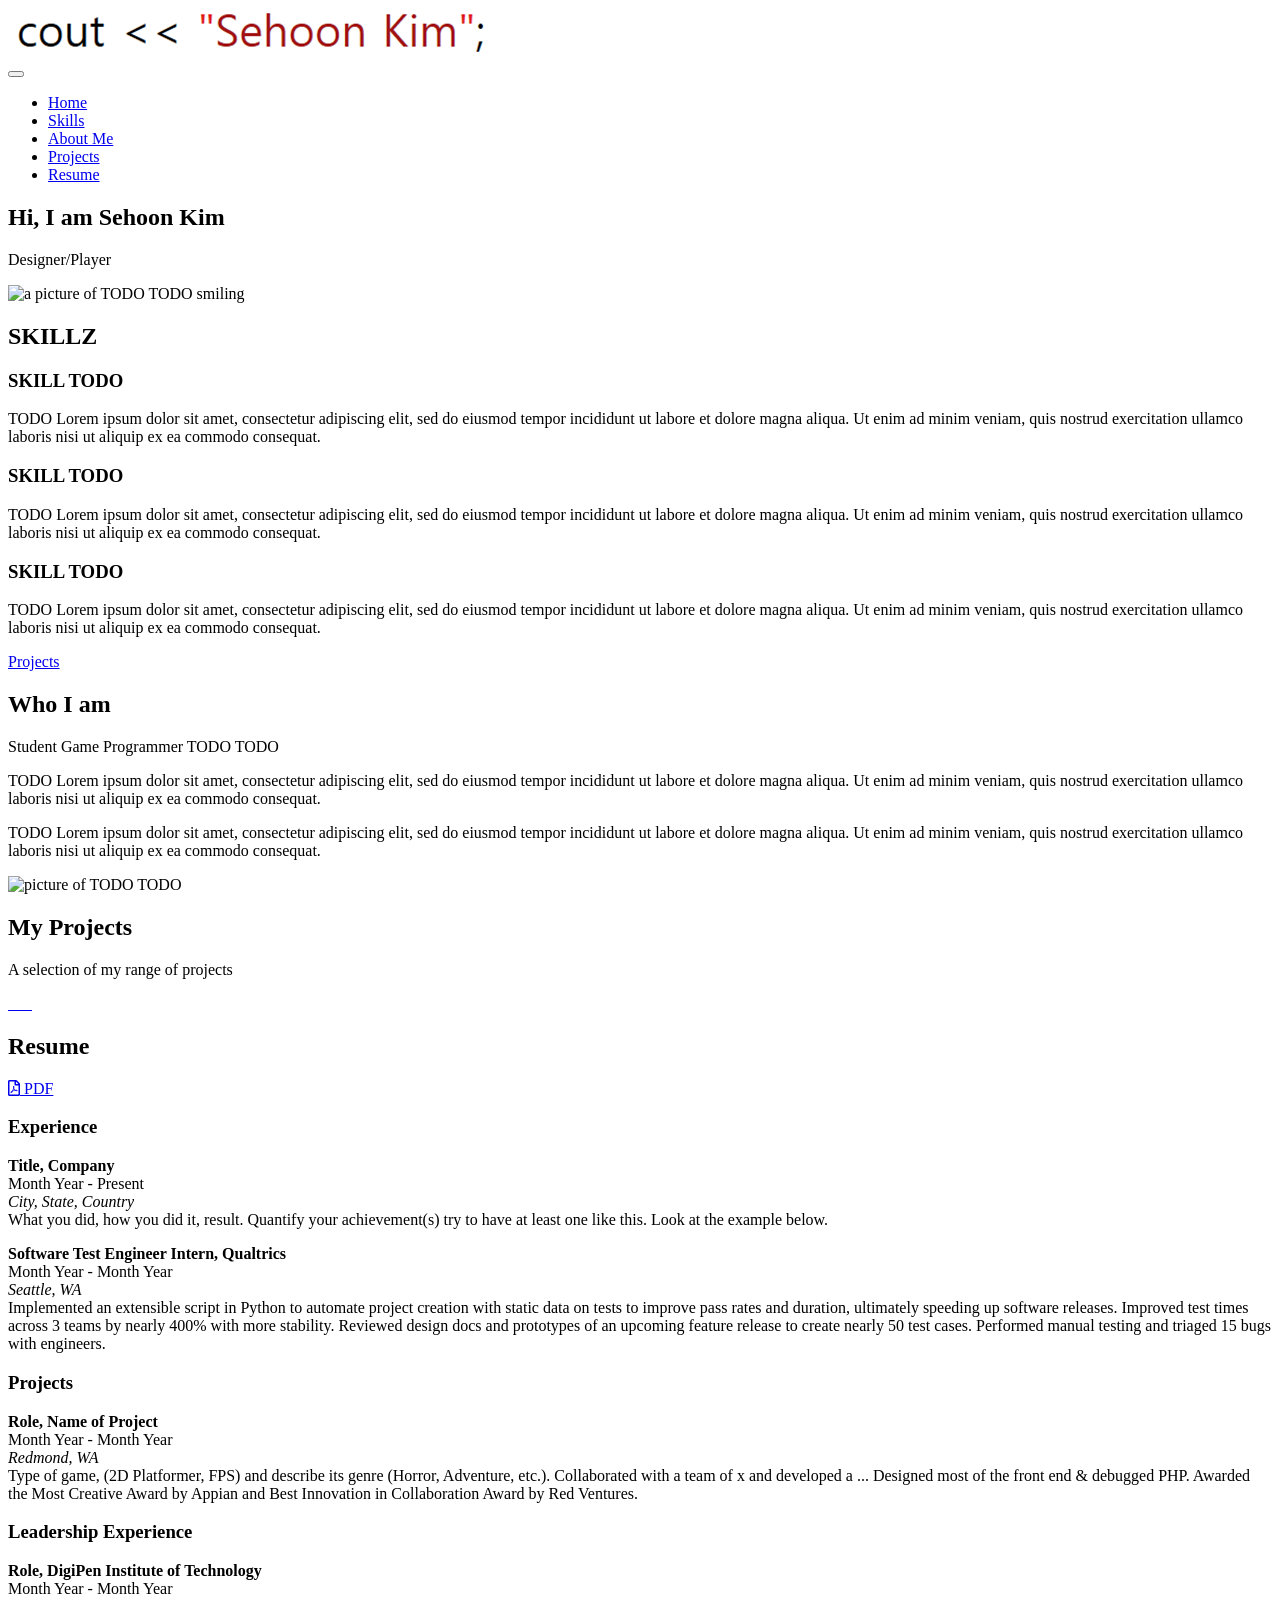
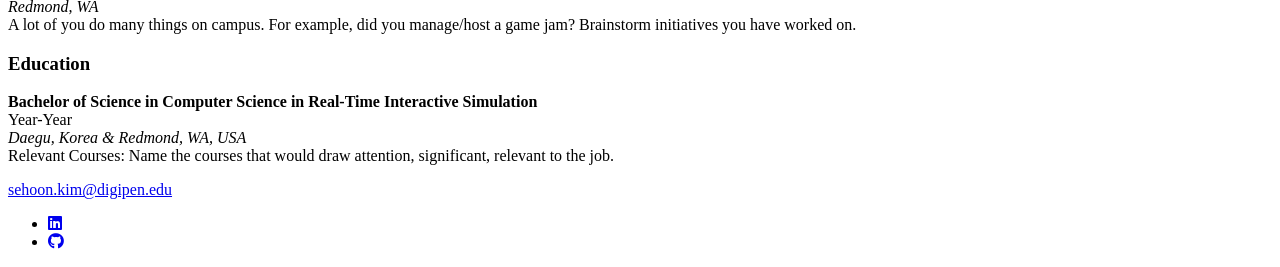
==== index.html @ 3fe77052 "Changing_First_Time" ====
<!-- https://youtu.be/_xkSvufmjEs?si=mh-MXT2ZdUasYAYn&t=3416 -->
<!-- adobe.ly/2GAgF93 -->
<!-- https://scrimba.com/build-and-deploy-your-portfolio-c012 -->
<!DOCTYPE html>
<html lang="en">

<head>
    <meta charset="UTF-8">
    <link rel="icon" type="image/svg+xml" href="../img/face.jpg">

    <!-- Help auto scale for desktop & mobile -->
    <meta name="viewport" content="width=device-width, initial-scale=1.0" />
    <title>Sehoon Kim Portfolio Website</title>

    <!-- Normalize the difference across browsers  https://necolas.github.io/normalize.css/ -->
    <link rel="stylesheet" href="external/normalize.css" />

    <link rel="stylesheet" href="https://cdnjs.cloudflare.com/ajax/libs/font-awesome/5.11.2/css/all.css"
        integrity="sha256-46qynGAkLSFpVbEBog43gvNhfrOj+BmwXdxFgVK/Kvc=" crossorigin="anonymous" />

    <!-- https://fonts.google.com/selection/embed -->
    <link rel="preconnect" href="https://fonts.googleapis.com" />
    <link rel="preconnect" href="https://fonts.gstatic.com" crossorigin />
    <link
        href="https://fonts.googleapis.com/css2?family=Source+Code+Pro:ital,wght@0,200..900;1,200..900&family=Source+Sans+3:ital,wght@0,200..900;1,200..900&display=swap"
        rel="stylesheet" />

    <link rel="stylesheet" href="css/style.css" />
</head>

<body>
    <header>
        <div class="logo">
            <!-- alt text can be blank since the logo is purely decorative and putting something like logo isn't actually helpful -->
            <img src="img/cout.jpg" alt="">
        </div>
        <button class="nav-toggle" aria-label="toggle navigation">
            <span class="hamburger"></span>
        </button>
        <nav class="nav">
            <ul class="nav__list">
                <li class="nav__item"> <a href="#home" class="nav__link">Home</a> </li>
                <li class="nav__item"> <a href="#skills" class="nav__link">Skills</a> </li>
                <li class="nav__item"> <a href="#about" class="nav__link">About Me</a> </li>
                <li class="nav__item"> <a href="#projects" class="nav__link">Projects</a> </li>
                <li class="nav__item"> <a href="#resume" class="nav__link">Resume</a> </li>
            </ul>
        </nav>
    </header>

    <!-- Introduction -->

    <section class="intro" id="#home">
        <!-- TODO put in a mouse based interactive shader visualization page-->
        <!-- <div class="intro-bg">
            <iframe src="webgl/for_fun.html"></iframe>
        </div> -->
        <h1 class="section__title section__title--intro">
            Hi, I am <strong>Sehoon Kim</strong>
        </h1>
        <p class="section__subtitle section__subtitle--intro">Designer/Player</p>
        <img src="img/face.jpg" alt="a picture of TODO TODO smiling" class="intro__img" />
    </section>

    <!-- My Services -->
    <section class="my-services" id="skills">
        <h2 class="section__title section__title--services">SKILLZ</h2>
        <div class="services">
            <div class="service">
                <h3>SKILL TODO</h3>
                <p> TODO
                    Lorem ipsum dolor sit amet, consectetur adipiscing elit, sed do eiusmod tempor incididunt ut labore
                    et dolore magna aliqua. Ut enim ad minim veniam, quis nostrud exercitation ullamco laboris nisi ut
                    aliquip ex ea commodo consequat.
                </p>
            </div>

            <div class="service">
                <h3>SKILL TODO</h3>
                <p> TODO
                    Lorem ipsum dolor sit amet, consectetur adipiscing elit, sed do eiusmod tempor incididunt ut labore
                    et dolore magna aliqua. Ut enim ad minim veniam, quis nostrud exercitation ullamco laboris nisi ut
                    aliquip ex ea commodo consequat.
                </p>
            </div>

            <div class="service">
                <h3>SKILL TODO</h3>
                <p> TODO
                    Lorem ipsum dolor sit amet, consectetur adipiscing elit, sed do eiusmod tempor incididunt ut labore
                    et dolore magna aliqua. Ut enim ad minim veniam, quis nostrud exercitation ullamco laboris nisi ut
                    aliquip ex ea commodo consequat.
                </p>
            </div>
        </div>

        <a href="#projects" class="btn">Projects</a>
    </section>

    <!-- About Me -->
    <section class="about-me" id="about">
        <h2 class="section__title section__title--about">Who I am</h2>
        <p class="section__subtitle section__subtitle--about">
            Student Game Programmer TODO TODO
        </p>

        <div class="about-me__body">
            <p>
                TODO Lorem ipsum dolor sit amet, consectetur adipiscing elit, sed do eiusmod tempor incididunt ut labore
                et dolore magna aliqua. Ut enim ad minim veniam, quis nostrud exercitation ullamco laboris nisi ut
                aliquip ex ea commodo consequat.
            </p>
            <p>
                TODO Lorem ipsum dolor sit amet, consectetur adipiscing elit, sed do eiusmod tempor incididunt ut labore
                et dolore magna aliqua. Ut enim ad minim veniam, quis nostrud exercitation ullamco laboris nisi ut
                aliquip ex ea commodo consequat.
            </p>
        </div>
        <img src="img/tall.jpg" alt="picture of TODO TODO" class="about-me__img" />
    </section>

    <!-- My Portfolio -->
    <section class="my-projects" id="projects">
        <h2 class="section__title section__title--projects">My Projects</h2>
        <p class="section__subtitle section__subtitle--projects">
            A selection of my range of projects
        </p>
        <div class="portfolio">
            <a href="portfolio/01_hello.html" class="portfolio__item">
                <img src="img/portfolio_thumbnails/01_hello.jpg" alt="" class="portfolio__img" />
            </a>
            <a href="portfolio/02_meshes.html" class="portfolio__item">
                <img src="img/portfolio_thumbnails/02_meshes.jpg" alt="" class="portfolio__img" />
            </a>
            <a href="portfolio/03_fog.html" class="portfolio__item">
                <img src="img/portfolio_thumbnails/03_fog.jpg" alt="" class="portfolio__img" />
            </a>
            <a href="portfolio/04_toon.html" class="portfolio__item">
                <img src="img/portfolio_thumbnails/04_toon.jpg" alt="" class="portfolio__img" />
            </a>
            <a href="portfolio/05_shadow.html" class="portfolio__item">
                <img src="img/portfolio_thumbnails/05_shadow.jpg" alt="" class="portfolio__img" />
            </a>
            <a href="portfolio/06_value.html" class="portfolio__item">
                <img src="img/portfolio_thumbnails/06_value.jpg" alt="" class="portfolio__img" />
            </a>
            <a href="portfolio/07_gradient.html" class="portfolio__item">
                <img src="img/portfolio_thumbnails/07_gradient.jpg" alt="" class="portfolio__img" />
            </a>

        </div>
    </section>

    <!-- Resume Section -->
    <section class="my-resume" id="resume">
        <h2 class="section__title section__title--resume">Resume</h2>
        <a target="_blank" href="docs/Resume.pdf"><i class="far fa-file-pdf"></i> PDF</a>

        <div class="resume-section">
            <h3>Experience</h3>
            <div class="resume-item">
                <p>
                    <b>Title, Company</b></br>
                    Month Year - Present</br>
                    <em>City, State, Country</em></br>
                    What you did, how you did it, result. Quantify your achievement(s) try to have at least one like
                    this. Look at the example below.
                </p>
            </div>
            <div class="resume-item">
                <p>
                    <b>Software Test Engineer Intern, Qualtrics</b></br>
                    Month Year - Month Year </br>
                    <em>Seattle, WA</em></br>
                    Implemented an extensible script in Python to automate project creation with static data on tests to
                    improve pass rates and duration, ultimately speeding up software releases. Improved test times
                    across 3 teams by nearly 400% with more stability. Reviewed design docs and prototypes of an
                    upcoming feature release to create nearly 50 test cases. Performed manual testing and triaged 15
                    bugs with engineers.
                </p>
            </div>
            <h3>Projects</h3>
            <div class="resume-item">
                <p>
                    <b>Role, Name of Project</b></br>
                    Month Year - Month Year</br>
                    <em>Redmond, WA</em></br>
                    Type of game, (2D Platformer, FPS) and describe its genre (Horror, Adventure, etc.).
                    Collaborated with a team of x and developed a ...
                    Designed most of the front end & debugged PHP.
                    Awarded the Most Creative Award by Appian and Best Innovation in Collaboration Award by Red
                    Ventures.
                </p>
            </div>

            <h3>Leadership Experience</h3>
            <div class="resume-item">
                <p>
                    <b>Role, DigiPen Institute of Technology</b></br>
                    Month Year - Month Year</br>
                    <em>Redmond, WA</em></br>
                    A lot of you do many things on campus.
                    For example, did you manage/host a game jam?
                    Brainstorm initiatives you have worked on.
                </p>
            </div>

            <h3>Education</h3>
            <div class="resume-item">
                <p>
                    <b>Bachelor of Science in Computer Science in Real-Time Interactive Simulation</b></br>
                    Year-Year</br>
                    <em>Daegu, Korea & Redmond, WA, USA</em></br>
                    Relevant Courses: Name the courses that would draw attention, significant, relevant to the job.
                </p>
            </div>
        </div>
    </section>
    <!-- /Resume Section -->

    <!-- Footer -->
    <footer class="footer">
        <a href="mailto:sehoon.kim@digipen.edu" class="footer__link">sehoon.kim@digipen.edu</a>
        <ul class="social-list">
            <li class="social-list__item">
                <a class="social-list__link" href="https://www.linkedin.com/in/sehoon-kim-7ba184408/">
                    <i class="fab fa-linkedin"></i>
                </a>
            </li>
            <li class="social-list__item">
                <a class="social-list__link" href="https://github.com/boyandy2905">
                    <i class="fab fa-github"></i>
                </a>
            </li>
            <!-- Want to list more? search : https://fontawesome.com/v5/search?ic=brands -->
        </ul>
    </footer>

    <script src="js/index.js"></script>
</body>

</html>
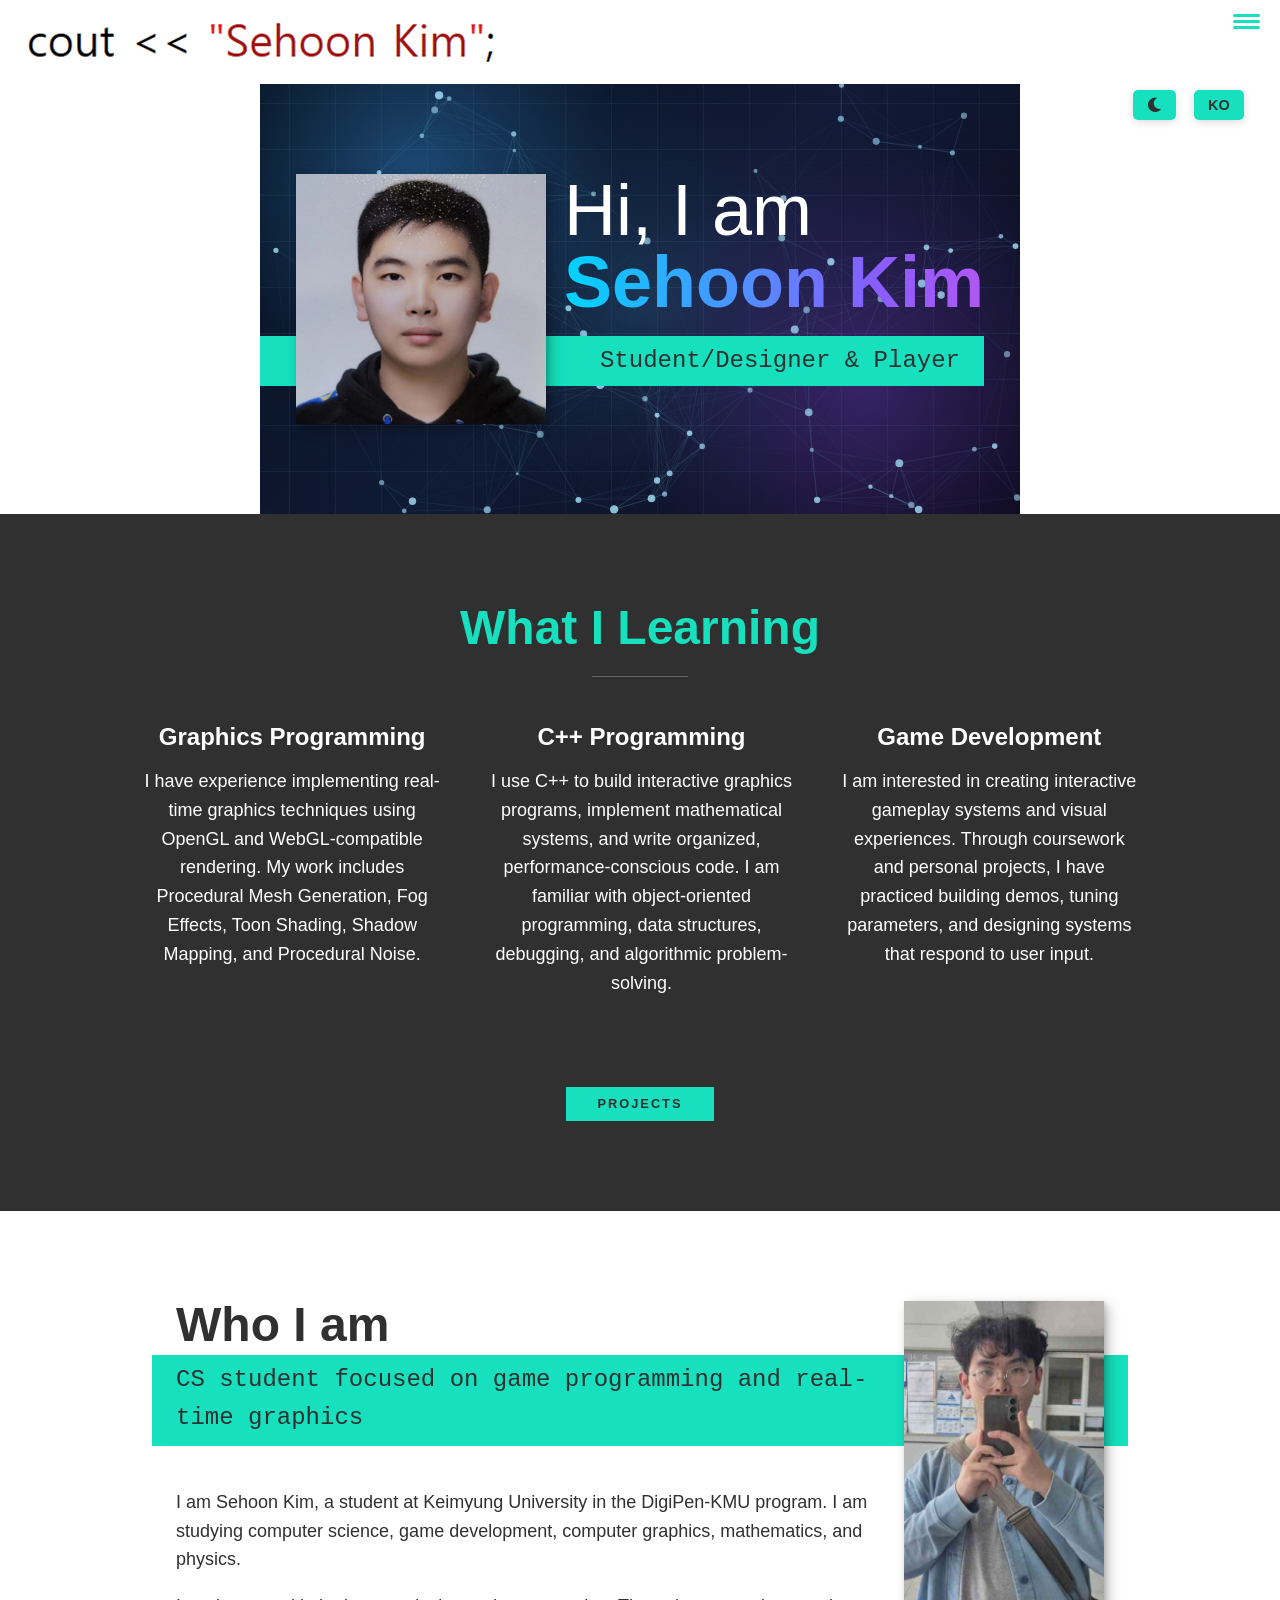
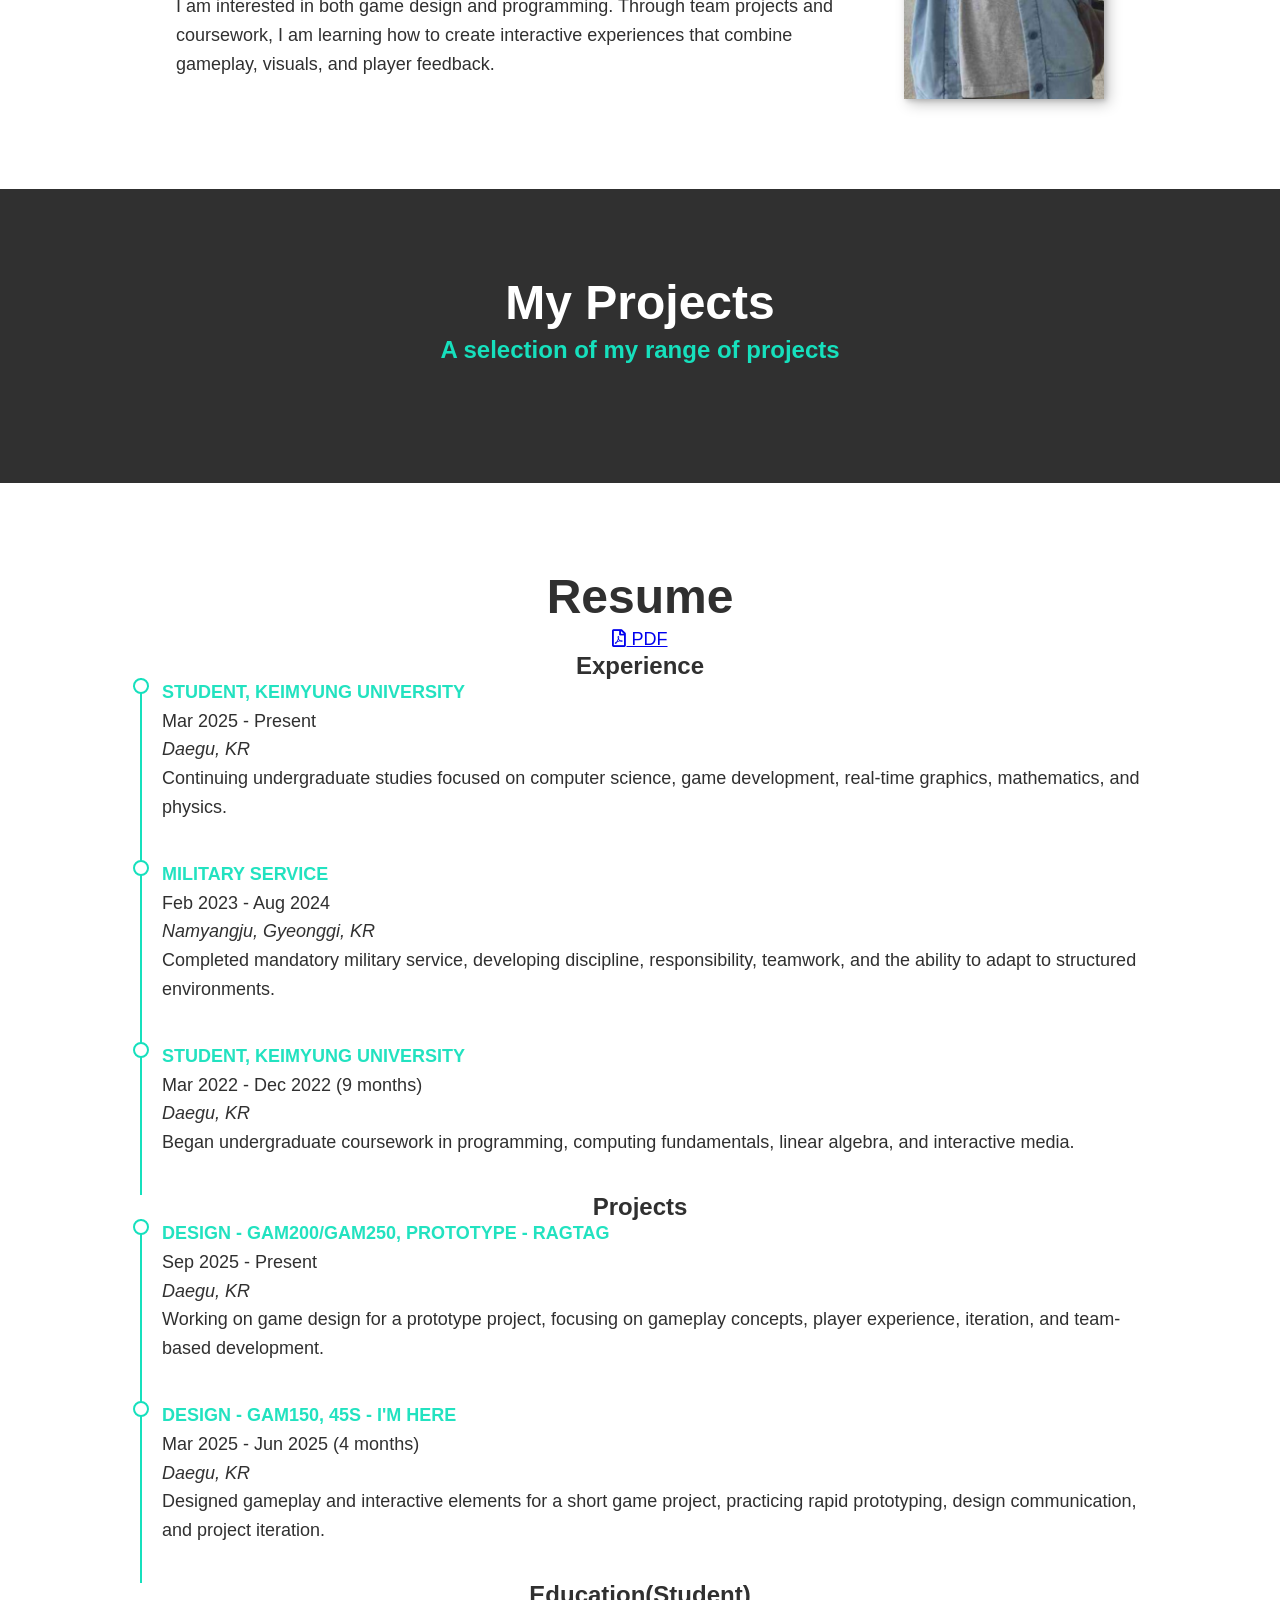
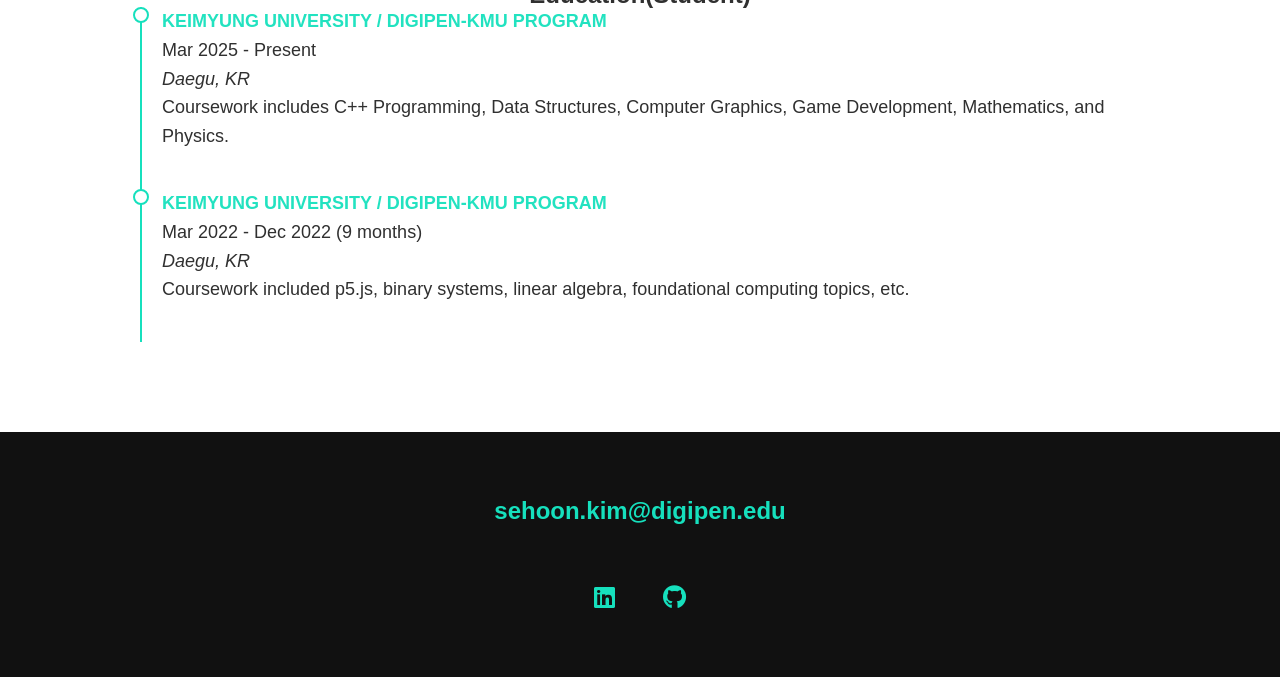
==== commit a76cc61f: "Protfolio Fix" ====
--- a/index.html
+++ b/index.html
@@ -48,48 +48,63 @@
         </nav>
     </header>
 
+    <!-- Theme and Language Toggle Buttons -->
+    <div class="controls">
+        <button class="theme-toggle" aria-label="toggle theme" title="Toggle Dark/Bright">
+            <i class="fas fa-moon"></i>
+        </button>
+        <button class="language-toggle" aria-label="toggle language" title="Toggle English/Korean">
+            <span>EN</span>
+        </button>
+    </div>
+
     <!-- Introduction -->
 
     <section class="intro" id="#home">
-        <!-- TODO put in a mouse based interactive shader visualization page-->
-        <!-- <div class="intro-bg">
+        <div class="intro-bg">
             <iframe src="webgl/for_fun.html"></iframe>
-        </div> -->
+        </div>
         <h1 class="section__title section__title--intro">
             Hi, I am <strong>Sehoon Kim</strong>
         </h1>
-        <p class="section__subtitle section__subtitle--intro">Designer/Player</p>
-        <img src="img/face.jpg" alt="a picture of TODO TODO smiling" class="intro__img" />
+        <p class="section__subtitle section__subtitle--intro">Student/Designer & Player</p>
+        <img src="img/face.jpg" alt="a picture of Sehoon Kim smiling" class="intro__img" />
     </section>
 
     <!-- My Services -->
     <section class="my-services" id="skills">
-        <h2 class="section__title section__title--services">SKILLZ</h2>
+        <h2 class="section__title section__title--services">What I Learning</h2>
         <div class="services">
             <div class="service">
-                <h3>SKILL TODO</h3>
-                <p> TODO
-                    Lorem ipsum dolor sit amet, consectetur adipiscing elit, sed do eiusmod tempor incididunt ut labore
-                    et dolore magna aliqua. Ut enim ad minim veniam, quis nostrud exercitation ullamco laboris nisi ut
-                    aliquip ex ea commodo consequat.
+                <h3>Graphics Programming</h3>
+                <p>
+                    I have experience implementing real-time
+                    graphics techniques using OpenGL and
+                    WebGL-compatible rendering. My work includes
+                    Procedural Mesh Generation, Fog Effects, Toon
+                    Shading, Shadow Mapping, and Procedural Noise.
                 </p>
             </div>
 
             <div class="service">
-                <h3>SKILL TODO</h3>
-                <p> TODO
-                    Lorem ipsum dolor sit amet, consectetur adipiscing elit, sed do eiusmod tempor incididunt ut labore
-                    et dolore magna aliqua. Ut enim ad minim veniam, quis nostrud exercitation ullamco laboris nisi ut
-                    aliquip ex ea commodo consequat.
+                <h3>C++ Programming</h3>
+                <p>
+                    I use C++ to build interactive graphics programs,
+                    implement mathematical systems, and write organized,
+                    performance-conscious code. I am familiar with
+                    object-oriented programming, data structures, debugging,
+                    and algorithmic problem-solving.
                 </p>
             </div>
 
             <div class="service">
-                <h3>SKILL TODO</h3>
-                <p> TODO
-                    Lorem ipsum dolor sit amet, consectetur adipiscing elit, sed do eiusmod tempor incididunt ut labore
-                    et dolore magna aliqua. Ut enim ad minim veniam, quis nostrud exercitation ullamco laboris nisi ut
-                    aliquip ex ea commodo consequat.
+                <h3>Game Development</h3>
+                <p>
+                    I am interested in creating interactive gameplay
+                    systems and visual experiences. Through coursework
+                    and personal projects, I have practiced building
+                    demos, tuning parameters, and designing systems
+                    that respond to user input.
                 </p>
             </div>
         </div>
@@ -101,22 +116,24 @@
     <section class="about-me" id="about">
         <h2 class="section__title section__title--about">Who I am</h2>
         <p class="section__subtitle section__subtitle--about">
-            Student Game Programmer TODO TODO
+            CS student focused on game programming and real-time graphics
         </p>
 
         <div class="about-me__body">
             <p>
-                TODO Lorem ipsum dolor sit amet, consectetur adipiscing elit, sed do eiusmod tempor incididunt ut labore
-                et dolore magna aliqua. Ut enim ad minim veniam, quis nostrud exercitation ullamco laboris nisi ut
-                aliquip ex ea commodo consequat.
+                I am Sehoon Kim, a student at Keimyung University
+                in the DigiPen-KMU program. I am studying computer
+                science, game development, computer graphics,
+                mathematics, and physics.
             </p>
             <p>
-                TODO Lorem ipsum dolor sit amet, consectetur adipiscing elit, sed do eiusmod tempor incididunt ut labore
-                et dolore magna aliqua. Ut enim ad minim veniam, quis nostrud exercitation ullamco laboris nisi ut
-                aliquip ex ea commodo consequat.
+                I am interested in both game design and programming.
+                Through team projects and coursework, I am learning
+                how to create interactive experiences that combine
+                gameplay, visuals, and player feedback.
             </p>
         </div>
-        <img src="img/tall.jpg" alt="picture of TODO TODO" class="about-me__img" />
+        <img src="img/tall.jpg" alt="picture of Sehoon Kim" class="about-me__img" />
     </section>
 
     <!-- My Portfolio -->
@@ -154,64 +171,84 @@
     <!-- Resume Section -->
     <section class="my-resume" id="resume">
         <h2 class="section__title section__title--resume">Resume</h2>
-        <a target="_blank" href="docs/Resume.pdf"><i class="far fa-file-pdf"></i> PDF</a>
+        <a target="_blank" href="docs/Resume Sehoon Kim.pdf"><i class="far fa-file-pdf"></i> PDF</a>
 
         <div class="resume-section">
             <h3>Experience</h3>
             <div class="resume-item">
                 <p>
-                    <b>Title, Company</b></br>
-                    Month Year - Present</br>
-                    <em>City, State, Country</em></br>
-                    What you did, how you did it, result. Quantify your achievement(s) try to have at least one like
-                    this. Look at the example below.
-                </p>
-            </div>
-            <div class="resume-item">
-                <p>
-                    <b>Software Test Engineer Intern, Qualtrics</b></br>
-                    Month Year - Month Year </br>
-                    <em>Seattle, WA</em></br>
-                    Implemented an extensible script in Python to automate project creation with static data on tests to
-                    improve pass rates and duration, ultimately speeding up software releases. Improved test times
-                    across 3 teams by nearly 400% with more stability. Reviewed design docs and prototypes of an
-                    upcoming feature release to create nearly 50 test cases. Performed manual testing and triaged 15
-                    bugs with engineers.
-                </p>
-            </div>
+                    <b>Student, Keimyung University</b></br>
+                    Mar 2025 - Present</br>
+                    <em>Daegu, KR</em></br>
+                    Continuing undergraduate studies focused on
+                    computer science, game development, real-time
+                    graphics, mathematics, and physics.
+                </p>
+            </div>
+
+            <div class="resume-item">
+                <p>
+                    <b>Military Service</b></br>
+                    Feb 2023 - Aug 2024</br>
+                    <em>Namyangju, Gyeonggi, KR</em></br>
+                    Completed mandatory military service, developing
+                    discipline, responsibility, teamwork, and
+                    the ability to adapt to structured environments.
+                </p>
+            </div>
+
+            <div class="resume-item">
+                <p>
+                    <b>Student, Keimyung University</b></br>
+                    Mar 2022 - Dec 2022 (9 months)</br>
+                    <em>Daegu, KR</em></br>
+                    Began undergraduate coursework in programming,
+                    computing fundamentals, linear algebra, and
+                    interactive media.
+                </p>
+            </div>
+
             <h3>Projects</h3>
             <div class="resume-item">
                 <p>
-                    <b>Role, Name of Project</b></br>
-                    Month Year - Month Year</br>
-                    <em>Redmond, WA</em></br>
-                    Type of game, (2D Platformer, FPS) and describe its genre (Horror, Adventure, etc.).
-                    Collaborated with a team of x and developed a ...
-                    Designed most of the front end & debugged PHP.
-                    Awarded the Most Creative Award by Appian and Best Innovation in Collaboration Award by Red
-                    Ventures.
-                </p>
-            </div>
-
-            <h3>Leadership Experience</h3>
-            <div class="resume-item">
-                <p>
-                    <b>Role, DigiPen Institute of Technology</b></br>
-                    Month Year - Month Year</br>
-                    <em>Redmond, WA</em></br>
-                    A lot of you do many things on campus.
-                    For example, did you manage/host a game jam?
-                    Brainstorm initiatives you have worked on.
-                </p>
-            </div>
-
-            <h3>Education</h3>
-            <div class="resume-item">
-                <p>
-                    <b>Bachelor of Science in Computer Science in Real-Time Interactive Simulation</b></br>
-                    Year-Year</br>
-                    <em>Daegu, Korea & Redmond, WA, USA</em></br>
-                    Relevant Courses: Name the courses that would draw attention, significant, relevant to the job.
+                    <b>Design - GAM200/GAM250, Prototype - RAGTAG</b></br>
+                    Sep 2025 - Present</br>
+                    <em>Daegu, KR</em></br>
+                    Working on game design for a prototype project,
+                    focusing on gameplay concepts, player experience,
+                    iteration, and team-based development.
+                </p>
+            </div>
+
+            <div class="resume-item">
+                <p>
+                    <b>Design - GAM150, 45s - I'm Here</b></br>
+                    Mar 2025 - Jun 2025 (4 months)</br>
+                    <em>Daegu, KR</em></br>
+                    Designed gameplay and interactive elements for
+                    a short game project, practicing rapid prototyping,
+                    design communication, and project iteration.
+                </p>
+            </div>
+
+            <h3>Education(Student)</h3>
+            <div class="resume-item">
+                <p>
+                    <b>Keimyung University / DigiPen-KMU Program</b></br>
+                    Mar 2025 - Present</br>
+                    <em>Daegu, KR</em></br>
+                    Coursework includes C++ Programming, Data Structures,
+                    Computer Graphics, Game Development, Mathematics, and Physics.
+                </p>
+            </div>
+
+            <div class="resume-item">
+                <p>
+                    <b>Keimyung University / DigiPen-KMU Program</b></br>
+                    Mar 2022 - Dec 2022 (9 months)</br>
+                    <em>Daegu, KR</em></br>
+                    Coursework included p5.js, binary systems, linear
+                    algebra, foundational computing topics, etc.
                 </p>
             </div>
         </div>
--- a/css/style.css
+++ b/css/style.css
@@ -0,0 +1,710 @@
+/* make padding within widths rather calculating with total width? */
+*,
+*::before,
+*::after {
+  box-sizing: border-box;
+}
+
+/* Custom Properties */
+
+:root {
+  --ff-primary: "Source Sans 3", sans-serif;
+  --ff-secondary: "Source Code Pro", monospace;
+
+  --fw-reg: 300;
+  --fw-bold: 900;
+
+  --clr-light: #ffffff;
+  --clr-dark: #303030;
+  --clr-accent: #16e0bd;
+
+  --fs-h1: 3rem;
+  --fs-h2: 2.25rem;
+  --fs-h3: 1.25rem;
+  --fs-body: 1rem;
+
+  --bs: 0.25em 0.25em 0.75em rgba(0, 0, 0, 0.25),
+    0.125em 0.125em 0.25em rgba(0, 0, 0, 0.15);
+}
+
+/* With wider screens use differnt/bigger numbers */
+@media (min-width: 800px) {
+  :root {
+    --fs-h1: 4.5rem;
+    --fs-h2: 3rem;
+    --fs-h3: 1.5rem;
+    --fs-body: 1.125rem;
+  }
+}
+
+/* General Styles */
+
+html {
+  scroll-behavior: smooth;
+}
+
+body {
+  background: var(--clr-light);
+  color: var(--clr-dark);
+  margin: 0;
+  font-family: var(--ff-primary);
+  font-size: var(--fs-body);
+  line-height: 1.6;
+}
+
+section {
+  padding: 5em 2em;
+}
+
+img {
+  display: block;
+  max-width: 100%;
+}
+
+strong {
+  font-weight: var(--fw-bold);
+}
+
+:focus {
+  outline: 3px solid var(--clr-accent);
+  outline-offset: 3px;
+}
+
+.btn {
+  display: inline-block;
+  padding: 0.5em 2.5em;
+  background: var(--clr-accent);
+  color: var(--clr-dark);
+  text-decoration: none;
+  cursor: pointer;
+  font-size: 0.8rem;
+  text-transform: uppercase;
+  letter-spacing: 2px;
+  font-weight: var(--fw-bold);
+  transition: transform 200ms ease-in-out;
+}
+
+.btn:hover {
+  transform: scale(1.1);
+}
+
+/* Typography */
+
+h1,
+h2,
+h3 {
+  line-height: 1;
+  margin: 0;
+}
+
+h1 {
+  font-size: var(--fs-h1);
+}
+
+h2 {
+  font-size: var(--fs-h2);
+}
+
+h3 {
+  font-size: var(--fs-h3);
+}
+
+.section__title {
+  margin-bottom: 0.25rem;
+}
+
+.section__title--intro {
+  font-weight: var(--fw-reg);
+}
+
+.section__title--intro strong {
+  display: block;
+}
+
+.section__subtitle {
+  margin: 0;
+  font-size: var(--fs-h3);
+}
+
+.section__subtitle--intro,
+.section__subtitle--about {
+  background: var(--clr-accent);
+  padding: 0.25em 1em;
+  font-family: var(--ff-secondary);
+  margin-bottom: 1em;
+}
+
+.section__subtitle--projects {
+  color: var(--clr-accent);
+  font-weight: var(--fw-bold);
+  margin-bottom: 1em;
+}
+
+/* header */
+header {
+  display: flex;
+  justify-content: space-between;
+  padding: 1em;
+}
+.logo {
+  max-width: 528px;
+}
+
+.nav {
+  position: fixed;
+  background: var(--clr-dark);
+  color: var(--clr-light);
+  top: 0;
+  bottom: 0;
+  left: 0;
+  right: 0;
+  z-index: 100;
+
+  transform: translateX(100%);
+  transition: transform 250ms cubic-bezier(0.5, 0, 0.5, 1);
+}
+
+.nav__list {
+  list-style: none;
+  display: flex;
+  height: 100%;
+  flex-direction: column;
+  justify-content: space-evenly;
+  align-items: center;
+  margin: 0;
+  padding: 0;
+}
+
+.nav__link {
+  color: inherit;
+  font-weight: var(--fw-bold);
+  font-size: var(--fs-h2);
+  text-decoration: none;
+}
+
+.nav__link:hover {
+  color: var(--clr-accent);
+}
+
+.nav-toggle {
+  padding: 0.5em;
+  background: transparent;
+  border: 0;
+  cursor: pointer;
+  position: absolute;
+  right: 1em;
+  top: 1em;
+  z-index: 1000;
+}
+
+.nav-open .nav {
+  transform: translateX(0);
+}
+
+.nav-open .nav-toggle {
+  position: fixed;
+}
+
+.nav-open .hamburger {
+  transform: rotate(0.625turn);
+}
+
+.nav-open .hamburger::before {
+  transform: rotate(90deg) translateX(-6px);
+}
+
+.nav-open .hamburger::after {
+  opacity: 0;
+}
+
+.hamburger {
+  display: block;
+  position: relative;
+}
+
+.hamburger,
+.hamburger::before,
+.hamburger::after {
+  background: var(--clr-accent);
+  width: 2em;
+  height: 3px;
+  border-radius: 1em;
+  transition: transform 250ms ease-in-out;
+}
+
+.hamburger::before,
+.hamburger::after {
+  content: "";
+  position: absolute;
+  left: 0;
+  right: 0;
+}
+
+.hamburger::before {
+  top: 6px;
+}
+.hamburger::after {
+  bottom: 6px;
+}
+
+/* Intro Section */
+.intro {
+  position: relative;
+  z-index: 2;
+}
+
+.intro-bg {
+  position: absolute;
+  top: 0;
+  left: 0;
+  width: 100%;
+  height: 100%;
+  overflow: hidden;
+  z-index: -2;
+}
+
+.intro-bg iframe {
+  width: 100%;
+  height: 100%;
+  border: none;
+  position: absolute;
+  top: 0;
+  left: 0;
+}
+
+.intro__img {
+  box-shadow: var(--bs);
+}
+
+.section__subtitle--intro {
+  display: inline-block;
+}
+
+@media (min-width: 600px) {
+  .intro {
+    display: grid;
+    width: min-content;
+    margin: 0 auto;
+    column-gap: 1em;
+    grid-template-areas:
+      "img title"
+      "img subtitle";
+    grid-template-columns: min-content max-content;
+  }
+
+  .intro__img {
+    grid-area: img;
+    min-width: 250px;
+    position: relative;
+    z-index: 2;
+  }
+
+  .section__subtitle--intro {
+    align-self: start;
+    grid-column: -1/1;
+    grid-row: 2;
+    text-align: right;
+    position: relative;
+    left: -1.5em;
+    width: calc(100% + 1.5em);
+  }
+}
+
+/* my services section */
+
+.my-services {
+  background-color: var(--clr-dark);
+  background-image: url(../img/skills-bg.jpg);
+  background-size: cover;
+  background-blend-mode: overlay;
+  color: var(--clr-light);
+  text-align: center;
+}
+
+.section__title--services {
+  color: var(--clr-accent);
+  position: relative;
+}
+
+.section__title--services::after {
+  content: "";
+  display: block;
+  width: 2em;
+  height: 1px;
+  margin: 0.5em auto 1em;
+  background: var(--clr-light);
+  opacity: 0.25;
+}
+
+.services {
+  margin-bottom: 4em;
+}
+
+.service {
+  max-width: 500px;
+  margin: 0 auto;
+}
+
+@media (min-width: 800px) {
+  .services {
+    display: flex;
+    max-width: 1000px;
+    margin-left: auto;
+    margin-right: auto;
+  }
+
+  .service + .service {
+    margin-left: 2em;
+  }
+}
+
+/* About Me */
+
+.about-me {
+  max-width: 1000px;
+  margin: 0 auto;
+}
+
+.about-me__img {
+  box-shadow: var(--bs);
+}
+
+@media (min-width: 600px) {
+  .about-me {
+    display: grid;
+    grid-template-columns: 1fr 200px;
+    grid-template-areas:
+      "title img"
+      "subtitle img"
+      "text img";
+    column-gap: 2em;
+  }
+
+  .section__title--about {
+    grid-area: title;
+  }
+
+  .section__subtitle--about {
+    grid-column: 1 / -1;
+    grid-row: 2;
+    position: relative;
+    left: -1em;
+    width: calc(100% + 2em);
+    padding-left: 1em;
+    padding-right: calc(200px + 2.5em);
+  }
+
+  .about-me__img {
+    grid-area: img;
+    position: relative;
+    z-index: 2;
+  }
+}
+
+/* Portfolio / My projects */
+
+.my-projects {
+  background-color: var(--clr-dark);
+  color: var(--clr-light);
+  text-align: center;
+}
+
+.portfolio {
+  display: grid;
+  grid-template-columns: repeat(auto-fit, minmax(300px, 1fr));
+  max-width: 1200px;
+  margin: 0 auto;
+}
+
+.portfolio__item {
+  background: var(--clr-dark);
+  overflow: hidden;
+}
+
+.portfolio__img {
+  transition: transform 750ms cubic-bezier(0.5, 0, 0.5, 1), opacity 250ms linear;
+}
+
+.portfolio__item:focus {
+  position: relative;
+  z-index: 2;
+}
+
+.portfolio__img:hover,
+.portfolio__item:focus .portfolio__img {
+  transform: scale(1.2);
+  opacity: 0.75;
+}
+
+/*--------------------------------------------------------------
+# Resume Section
+--------------------------------------------------------------*/
+
+.section__title--resume {
+  text-align: center;
+}
+
+.my-resume {
+  display: flex;
+  flex-direction: column;
+  align-items: center;
+}
+
+.resume-section h3 {
+  color: var(--clr-dark);
+  text-align: center;
+}
+
+.resume-section .resume-item {
+  padding: 0 0 20px 20px;
+  margin-top: -18px;
+  border-left: 2px solid var(--clr-accent);
+  position: relative;
+  max-width: 1000px;
+}
+
+.resume-section .resume-item b {
+  text-transform: uppercase;
+  color: color-mix(in srgb, var(--clr-accent), transparent 5%);
+  position: sticky;
+}
+
+.resume-section .resume-item::before {
+  content: "";
+  position: absolute;
+  width: 16px;
+  height: 16px;
+  border-radius: 50px;
+  left: -9px;
+  top: 0;
+  background: var(--clr-light);
+  border: 2px solid var(--clr-accent);
+}
+
+/* Footer */
+
+.footer {
+  background: #111;
+  color: var(--clr-accent);
+  text-align: center;
+  padding: 2.5em 0;
+  font-size: var(--fs-h3);
+}
+
+.footer a {
+  color: inherit;
+  text-decoration: none;
+}
+
+.footer__link {
+  font-weight: var(--fw-bold);
+}
+
+.footer__link:hover,
+.social-list__link:hover {
+  opacity: 0.7;
+}
+
+.footer__link:hover {
+  text-decoration: underline;
+}
+
+.social-list {
+  list-style: none;
+  display: flex;
+  justify-content: center;
+  margin: 2em 0 0;
+  padding: 0;
+}
+
+.social-list__item {
+  margin: 0 0.5em;
+}
+
+.social-list__link {
+  padding: 0.5em;
+}
+
+/* individual portfolio item styles */
+
+.portfolio-item-individual {
+  padding: 0 2em 2em;
+  max-width: 1200px;
+  margin: 0 auto;
+}
+
+.portfolio-item-individual p,
+.portfolio-item-individual ul {
+  max-width: 600px;
+  margin-left: auto;
+  margin-right: auto;
+}
+
+.portfolio-item-individual iframe {
+  box-shadow: var(--bs);
+  display: block;
+  max-width: 1200px;
+  width: 100%;
+  height: auto;
+  aspect-ratio: 4 / 3; /* Maintain aspect ratio */
+  margin: 0 auto; /* Centering */
+  border: none;
+}
+
+/* Intro title color */
+.section__title--intro {
+    color: white;
+}
+
+/* Animated color for the name */
+.section__title--intro strong {
+    background: linear-gradient(
+        90deg,
+        #00d4ff,
+        #8a5cff,
+        #ff4fd8,
+        #ffe66d,
+        #00d4ff
+    );
+    background-size: 300% 300%;
+
+    -webkit-background-clip: text;
+    background-clip: text;
+
+    -webkit-text-fill-color: transparent;
+    color: transparent;
+
+    animation: nameColorShift 4s ease-in-out infinite;
+}
+
+@keyframes nameColorShift {
+    0% {
+        background-position: 0% 50%;
+    }
+
+    50% {
+        background-position: 100% 50%;
+    }
+
+    100% {
+        background-position: 0% 50%;
+    }
+}
+
+/* Theme and Language Controls */
+
+.controls {
+    position: fixed;
+    top: 5em;
+    right: 2em;
+    display: flex;
+    gap: 1em;
+    z-index: 999;
+}
+
+.theme-toggle,
+.language-toggle {
+    padding: 0.5em 1em;
+    background: var(--clr-accent);
+    color: var(--clr-dark);
+    border: none;
+    border-radius: 5px;
+    cursor: pointer;
+    font-weight: var(--fw-bold);
+    font-size: 0.9rem;
+    transition: all 200ms ease-in-out;
+    box-shadow: 0 2px 8px rgba(0, 0, 0, 0.15);
+}
+
+.theme-toggle:hover,
+.language-toggle:hover {
+    transform: scale(1.1);
+    box-shadow: 0 4px 12px rgba(0, 0, 0, 0.25);
+}
+
+.theme-toggle:active,
+.language-toggle:active {
+    transform: scale(0.95);
+}
+
+/* Dark Theme */
+body.dark-theme {
+    background: #1a1a1a;
+    color: #ffffff;
+}
+
+body.dark-theme,
+body.dark-theme * {
+    color: #ffffff;
+}
+
+body.dark-theme header {
+    background-color: rgba(50, 50, 50, 0.95);
+    box-shadow: 0 2px 8px rgba(0, 0, 0, 0.5);
+}
+
+body.dark-theme .logo {
+    background-color: rgba(50, 50, 50, 0.7);
+    border-radius: 5px;
+    padding: 0.5em;
+}
+
+body.dark-theme .nav {
+    background: rgba(48, 48, 48, 0.98);
+    color: #ffffff;
+}
+
+body.dark-theme .btn {
+    background: var(--clr-accent);
+    color: #303030;
+}
+
+body.dark-theme .my-services {
+    background-color: #2a2a2a;
+    background-image: url(../img/skills-bg.jpg);
+    background-blend-mode: overlay;
+    color: #ffffff;
+}
+
+body.dark-theme .section__title--services {
+    color: var(--clr-accent);
+}
+
+body.dark-theme .my-projects {
+    background-color: #2a2a2a;
+    color: #ffffff;
+}
+
+body.dark-theme .portfolio__item {
+    background: #1a1a1a;
+}
+
+body.dark-theme .footer {
+    background: #0f0f0f;
+    color: var(--clr-accent);
+}
+
+body.dark-theme .theme-toggle,
+body.dark-theme .language-toggle {
+    background: var(--clr-accent);
+    color: #303030;
+    box-shadow: 0 2px 8px rgba(22, 224, 189, 0.3);
+}
+
+body.dark-theme .section__title--intro {
+    color: #ffffff;
+}
+
+body.dark-theme .about-me {
+    max-width: 1000px;
+    margin: 0 auto;
+    color: #ffffff;
+}
+
+body.dark-theme a {
+    color: var(--clr-accent);
+}
+
+body.dark-theme .about-me__img {
+    box-shadow: 0 0 20px rgba(22, 224, 189, 0.3);
+}
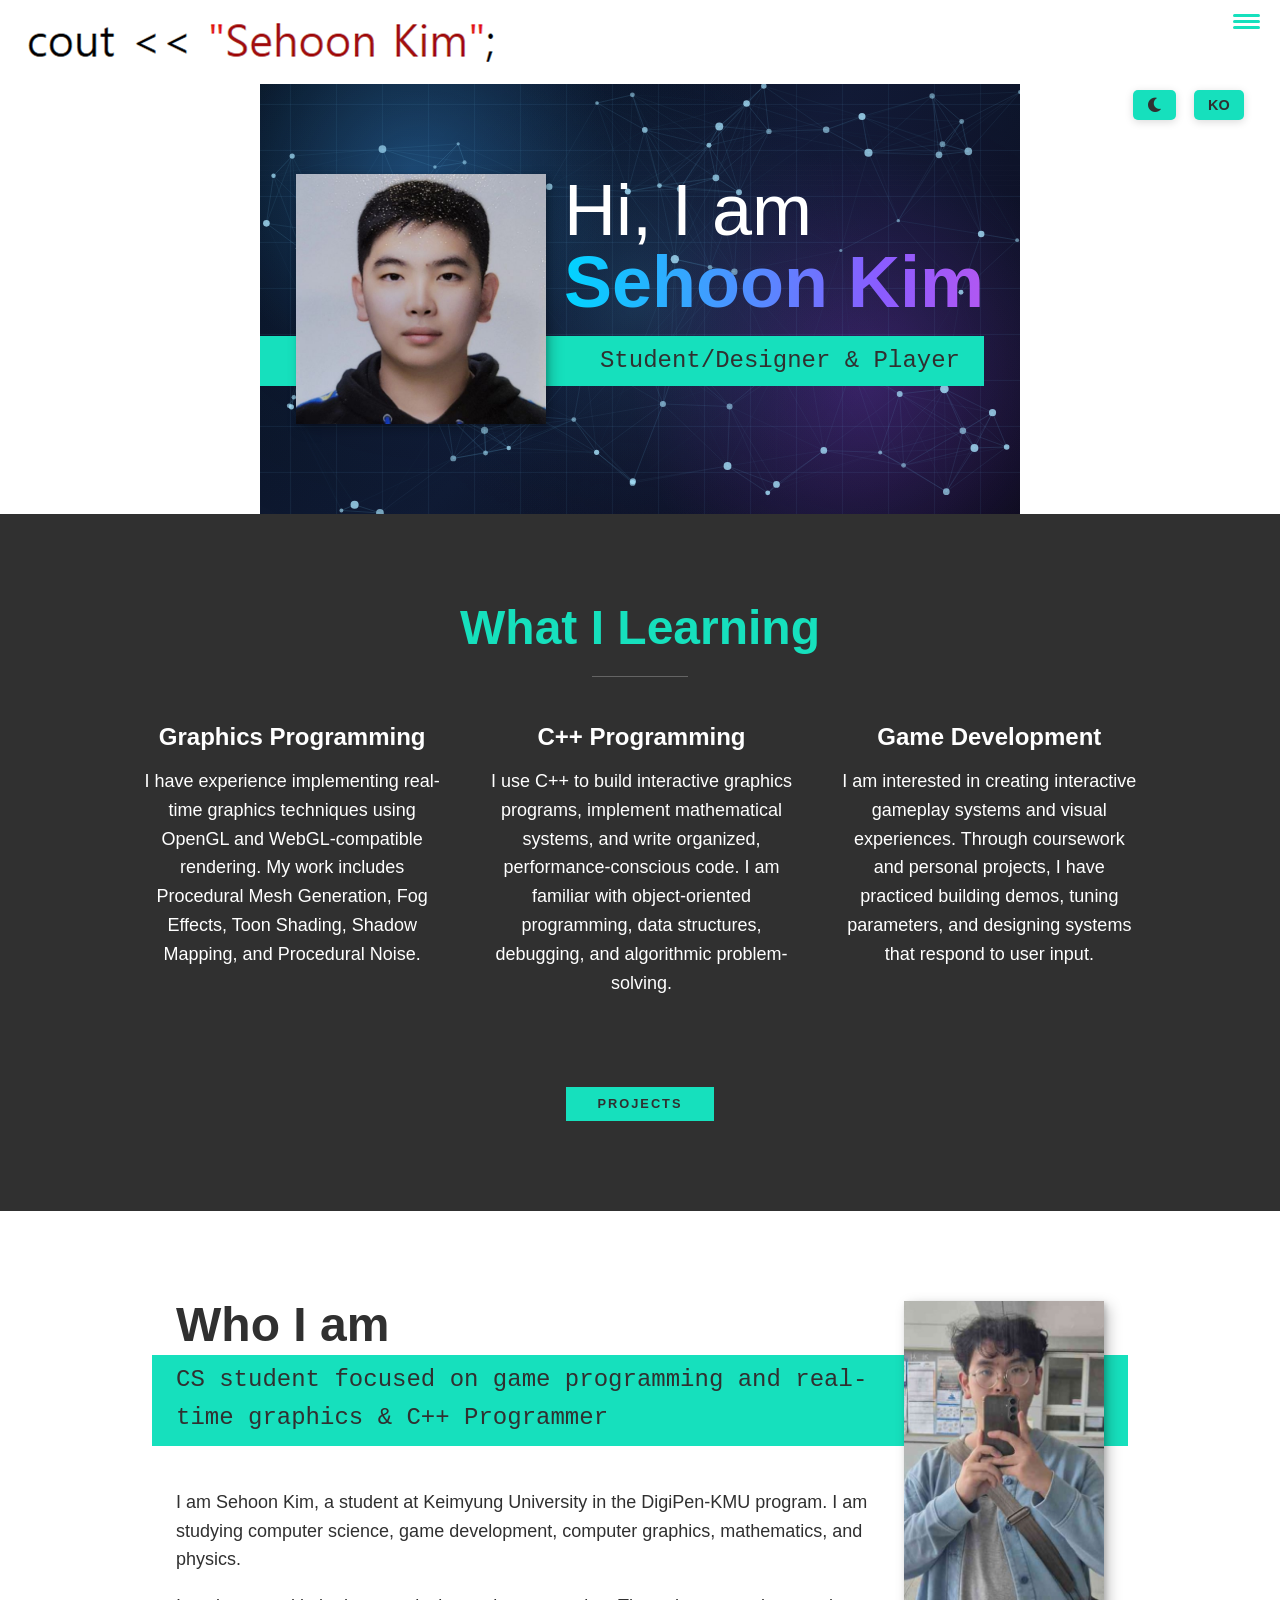
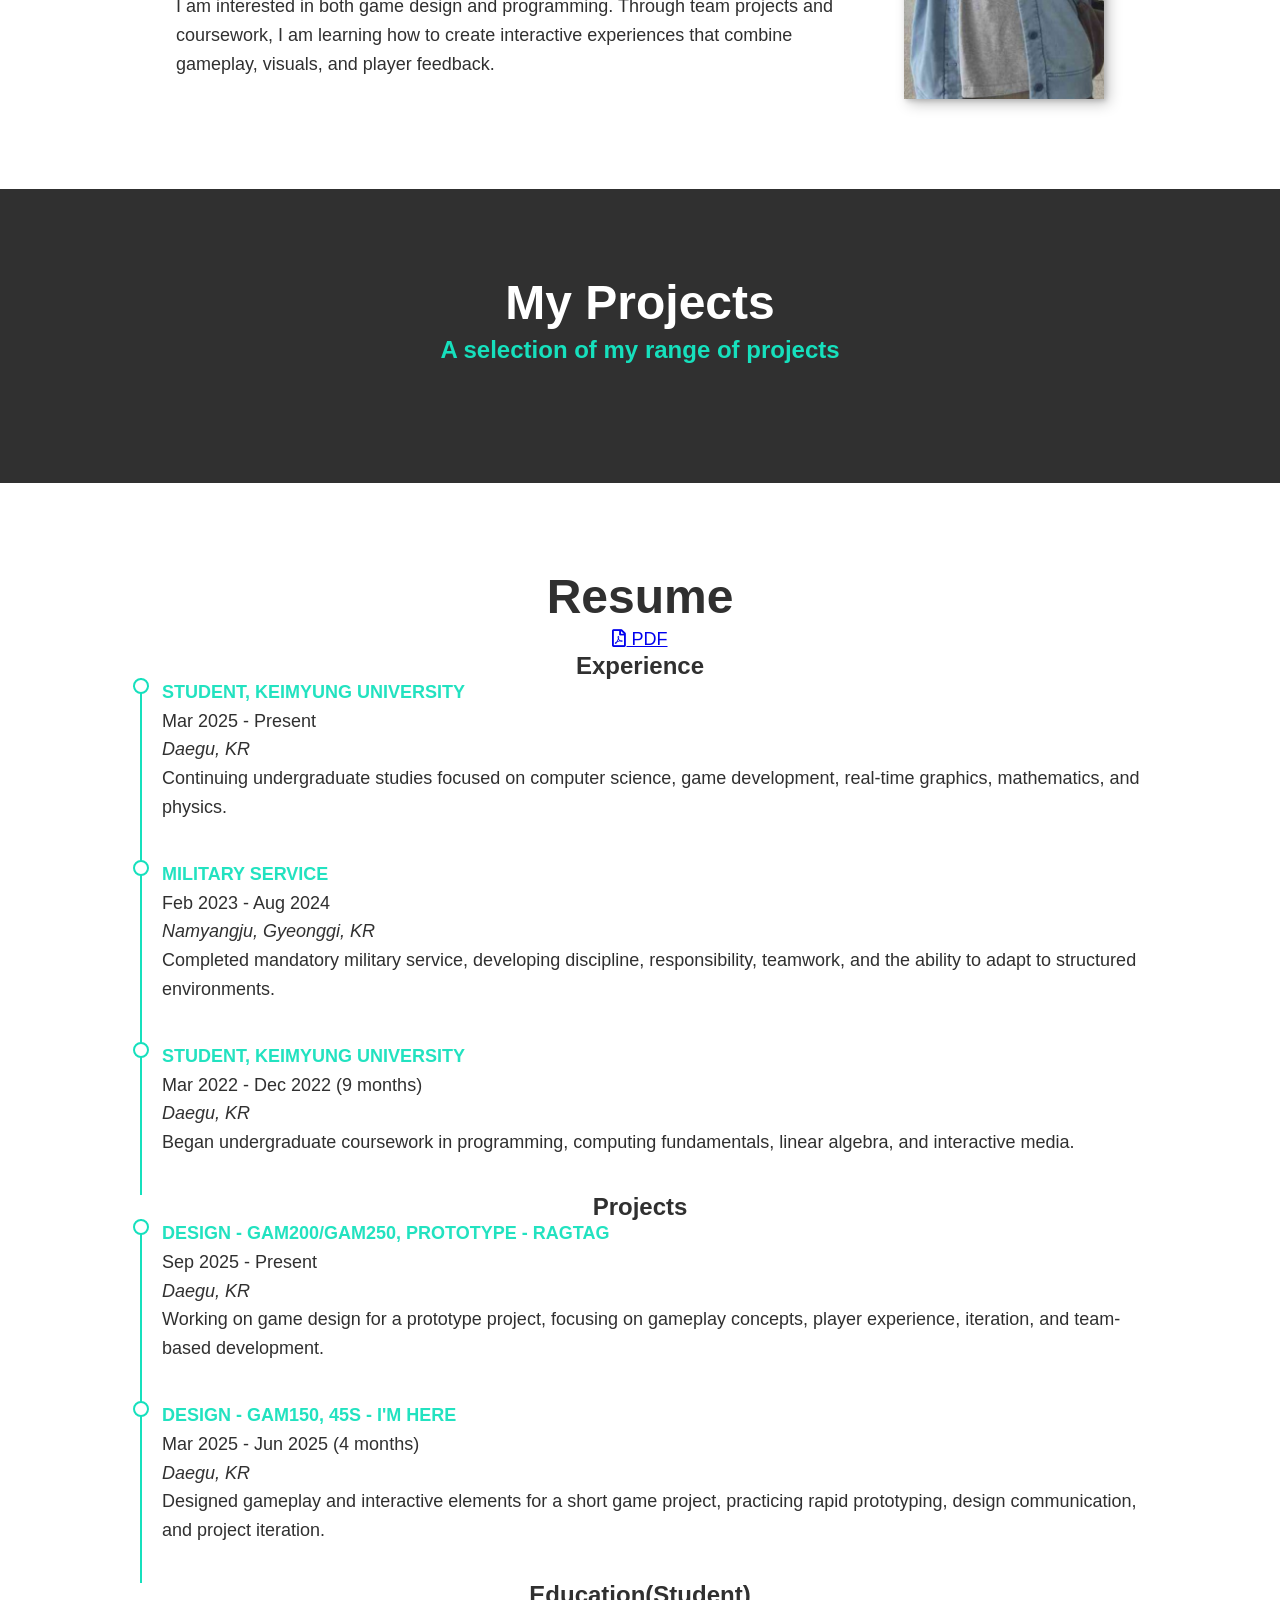
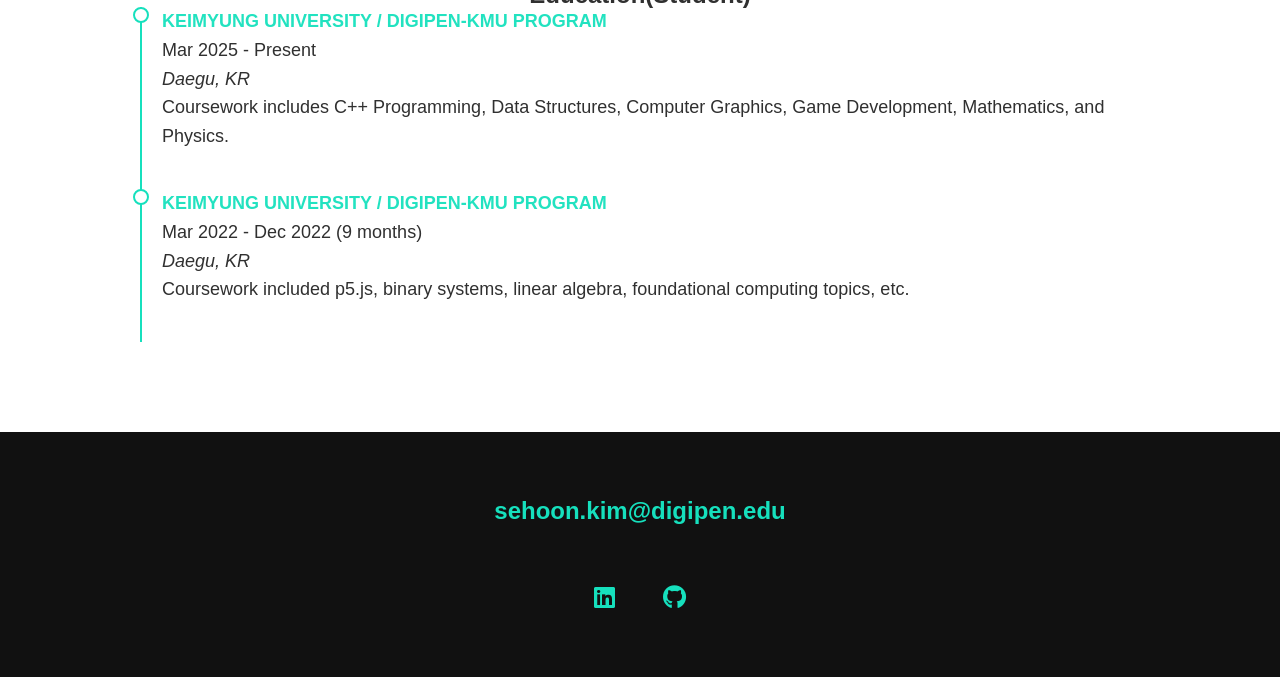
==== commit 5a5e8d3b: "Fix" ====
--- a/index.html
+++ b/index.html
@@ -116,7 +116,7 @@
     <section class="about-me" id="about">
         <h2 class="section__title section__title--about">Who I am</h2>
         <p class="section__subtitle section__subtitle--about">
-            CS student focused on game programming and real-time graphics
+            CS student focused on game programming and real-time graphics & C++ Programmer
         </p>
 
         <div class="about-me__body">
